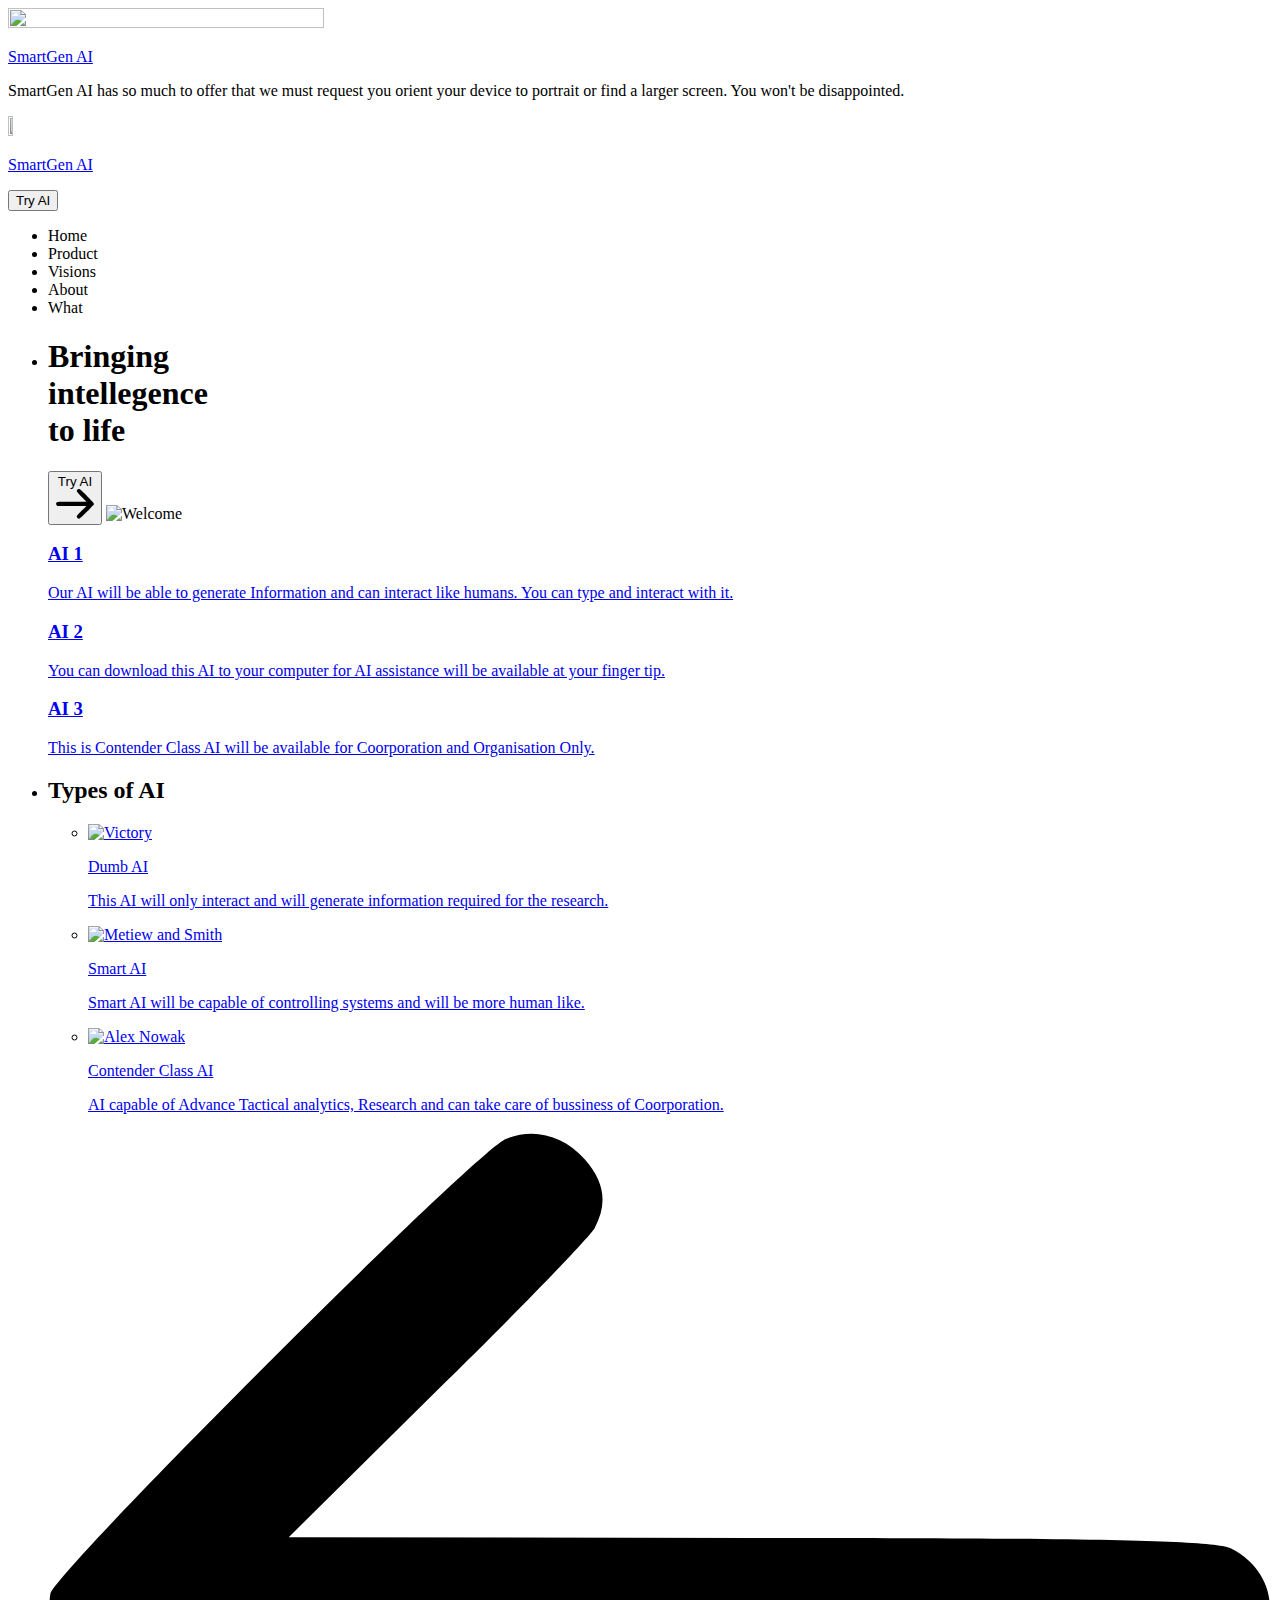
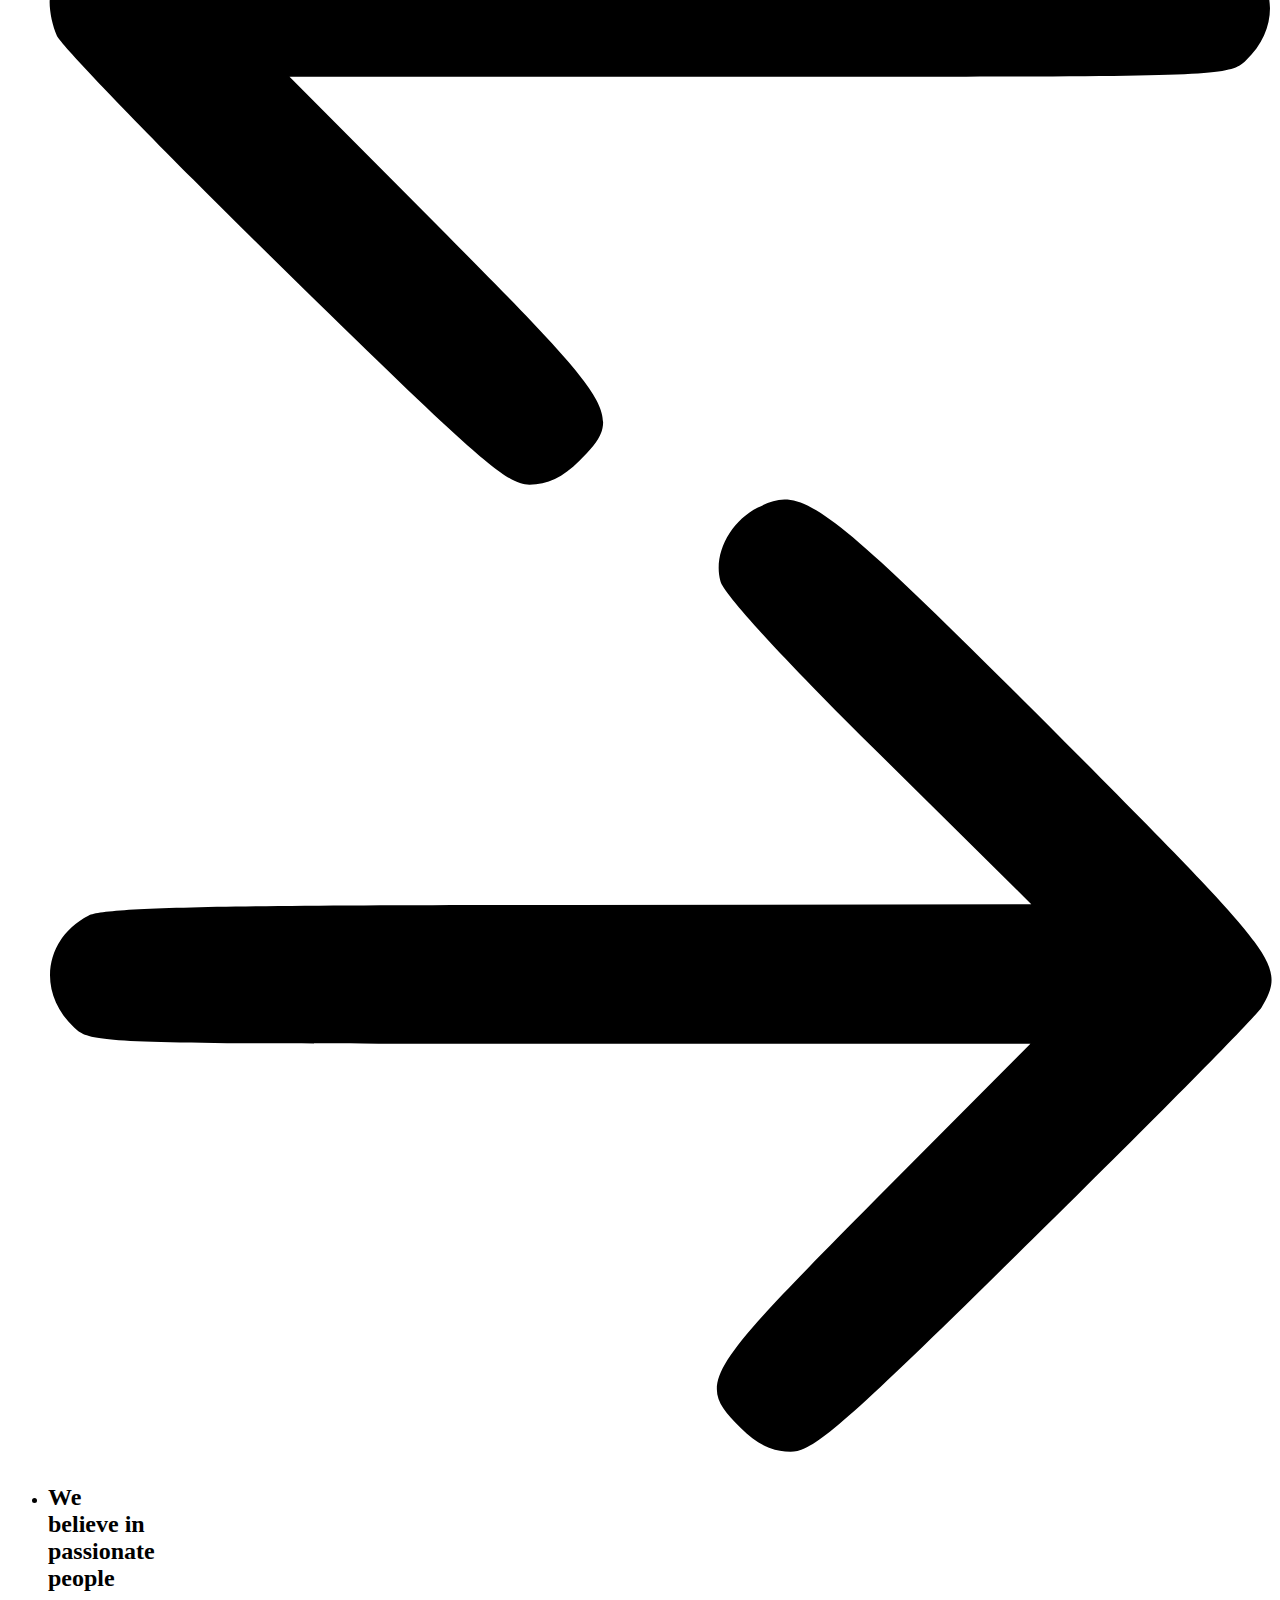
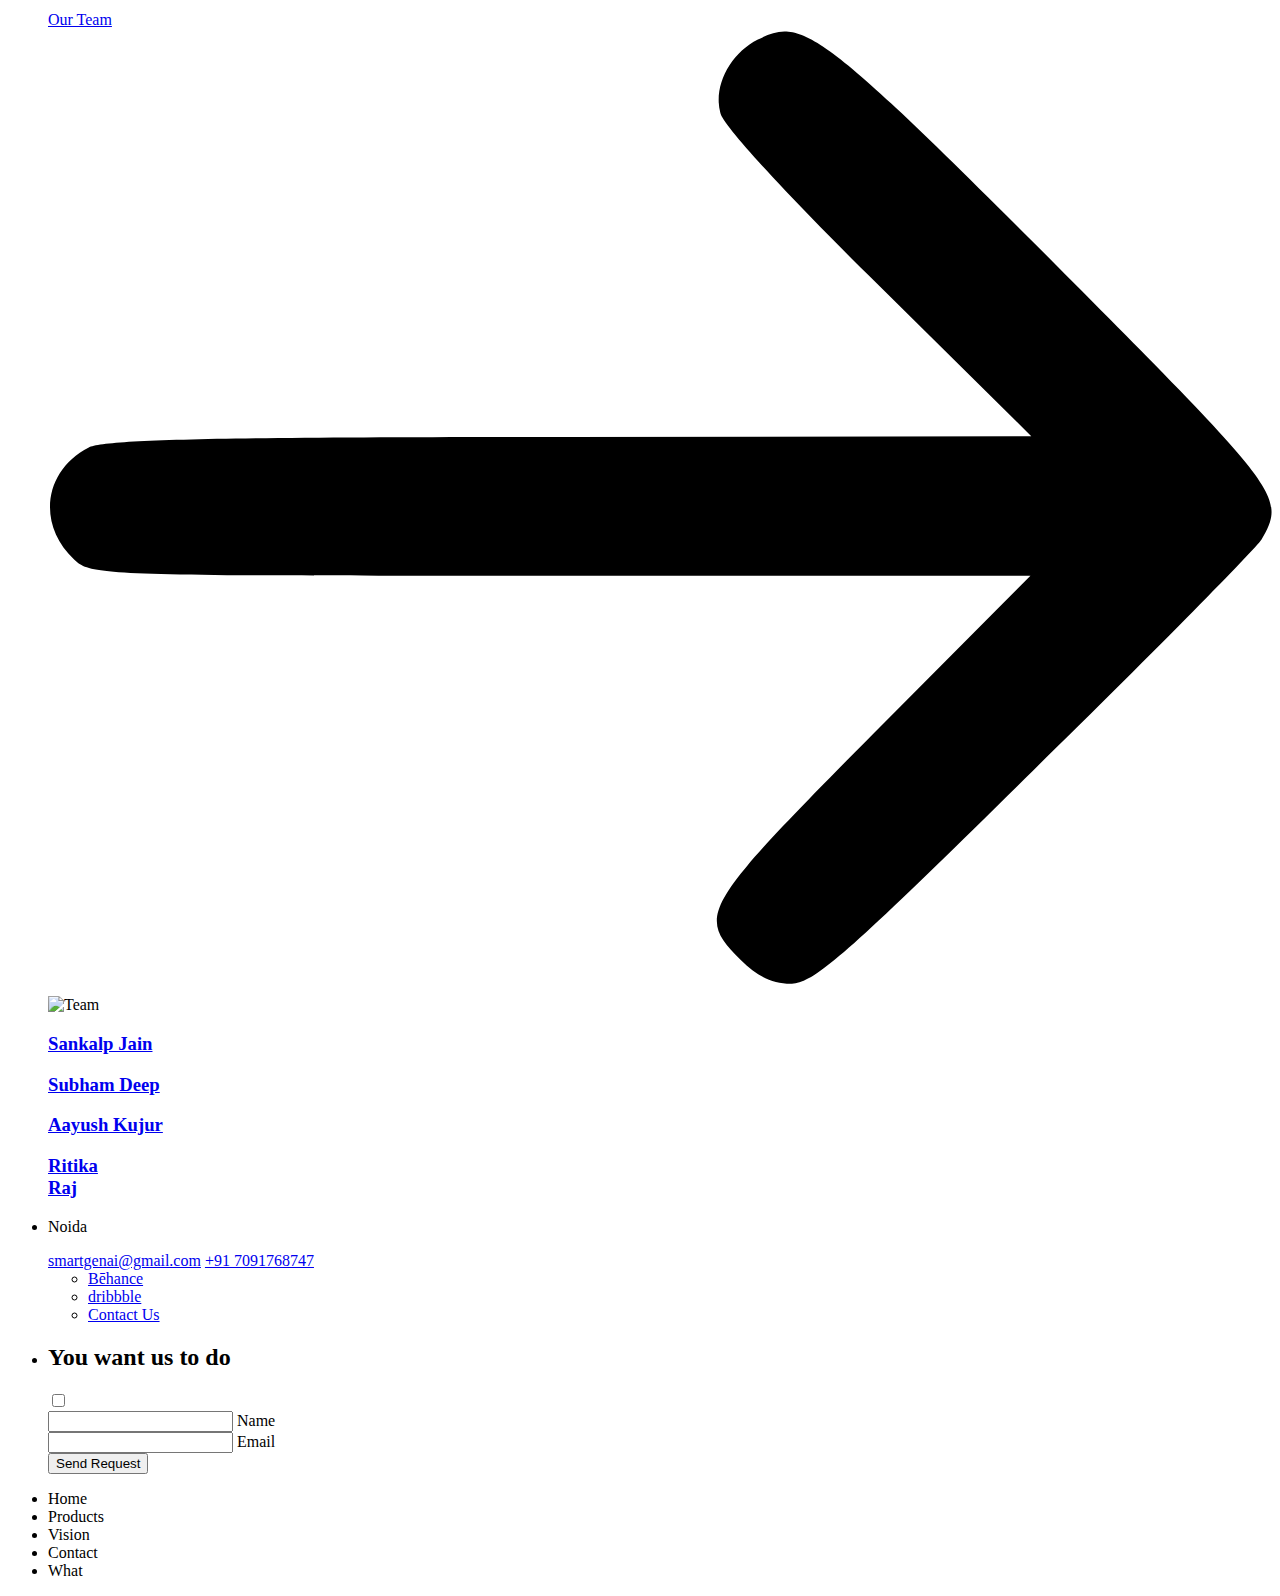
==== index.html @ 173a3088 "Add files via upload" ====
<!DOCTYPE html>
<html lang="en">
<head>
  <title>SmartGen AI</title>
  <style>
    .image-container {
      position: relative;
    }

    .image-container img {
      position: absolute;
      top: 0;
      right: 0;
    }
  </style>
  <meta charset="utf-8">
  <meta name="viewport" content="width=device-width, initial-scale=1">
  <meta name="keywords" content="SmartGen">
  <link rel="stylesheet" href="assets/css/main.css">
  <link rel="icon" href="assets/img/Logo1.png" type="image">
</head>
<body>

<!-- notification for small viewports and landscape oriented smartphones -->
<div class="device-notification">
  <a class="device-notification--logo" href="#0">
    <img src="assets/img/Logo1.png" alt="" width="50%" height="50%">
    <p>SmartGen AI</p>
  </a>
  <p class="device-notification--message">SmartGen AI has so much to offer that we must request you orient your device to portrait or find a larger screen. You won't be disappointed.</p>
</div>

<div class="perspective effect-rotate-left">
  <div class="container"><div class="outer-nav--return"></div>
    <div id="viewport" class="l-viewport">
      <div class="l-wrapper">
        <header class="header">
          <a class="header--logo" href="#0">
            <img src="assets/img/Logo1.png" alt="" width="6%" height="6%">
            <p>SmartGen AI</p>
          </a>
          <button class="header--cta cta">Try AI</button>
          <div class="header--nav-toggle">
            <span></span>
          </div>
        </header>
        <nav class="l-side-nav">
          <ul class="side-nav">
            <li class="is-active"><span>Home</span></li>
            <li><span>Product</span></li>
            <li><span>Visions</span></li>
            <li><span>About</span></li>
            <li><span>What</span></li>
          </ul>
        </nav>
        <ul class="l-main-content main-content">
          <li class="l-section section section--is-active">
            <div class="intro">
              <div class="intro--banner">
                <h1>Bringing<br>intellegence<br>to life</h1>
                <button class="">Try AI
                  <svg version="1.1" id="Layer_1" xmlns="http://www.w3.org/2000/svg" xmlns:xlink="http://www.w3.org/1999/xlink" x="0px" y="0px" viewBox="0 0 150 118" style="enable-background:new 0 0 150 118;" xml:space="preserve">
                  <g transform="translate(0.000000,118.000000) scale(0.100000,-0.100000)">
                    <path d="M870,1167c-34-17-55-57-46-90c3-15,81-100,194-211l187-185l-565-1c-431,0-571-3-590-13c-55-28-64-94-18-137c21-20,33-20,597-20h575l-192-193C800,103,794,94,849,39c20-20,39-29,61-29c28,0,63,30,298,262c147,144,272,271,279,282c30,51,23,60-219,304C947,1180,926,1196,870,1167z"/>
                  </g>
                  </svg>
                  <span class="btn-background"></span>
                </button>
                <img src="assets/img/AI.png" alt="Welcome">
              </div>
              <div class="intro--options">
                <a href="#0">
                  <h3>AI 1</h3>
                  <p>Our AI will be able to generate Information and can interact like humans. You can type and interact with it.</p>
                </a>
                <a href="#0">
                  <h3>AI 2</h3>
                  <p>You can download this AI to your computer for AI assistance will be available at your finger tip.</p>
                </a>
                <a href="#0">
                  <h3>AI 3</h3>
                  <p>This is Contender Class AI will be available for Coorporation and Organisation Only.</p>
                </a>
              </div>
            </div>
          </li>
          <li class="l-section section">
            <div class="work">
              <h2>Types of AI</h2>
              <div class="work--lockup">
                <ul class="slider">
                  <li class="slider--item slider--item-left">
                    <a href="#0">
                      <div class="slider--item-image">
                        <img src="assets/img/Dumb AI.png" alt="Victory">
                      </div>
                      <p class="slider--item-title">Dumb AI</p>
                      <p class="slider--item-description">This AI will only interact and will generate information required for the research.</p>
                    </a>
                  </li>
                  <li class="slider--item slider--item-center">
                    <a href="#0">
                      <div class="slider--item-image">
                        <img src="assets/img/SmartAI.png" alt="Metiew and Smith">
                      </div>
                      <p class="slider--item-title">Smart AI</p>
                      <p class="slider--item-description">Smart AI will be capable of controlling systems and will be more human like.</p>
                    </a>
                  </li>
                  <li class="slider--item slider--item-right">
                    <a href="#0">
                      <div class="slider--item-image">
                        <img src="assets/img/CDAI.jpg" alt="Alex Nowak">
                      </div>
                      <p class="slider--item-title">Contender Class AI</p>
                      <p class="slider--item-description">AI capable of Advance Tactical analytics, Research and can take care of bussiness of Coorporation.</p>
                    </a>
                  </li>
                </ul>
                <div class="slider--prev">
                  <svg version="1.1" id="Layer_1" xmlns="http://www.w3.org/2000/svg" xmlns:xlink="http://www.w3.org/1999/xlink" x="0px" y="0px"
                  viewBox="0 0 150 118" style="enable-background:new 0 0 150 118;" xml:space="preserve">
                  <g transform="translate(0.000000,118.000000) scale(0.100000,-0.100000)">
                    <path d="M561,1169C525,1155,10,640,3,612c-3-13,1-36,8-52c8-15,134-145,281-289C527,41,562,10,590,10c22,0,41,9,61,29
                    c55,55,49,64-163,278L296,510h575c564,0,576,0,597,20c46,43,37,109-18,137c-19,10-159,13-590,13l-565,1l182,180
                    c101,99,187,188,193,199c16,30,12,57-12,84C631,1174,595,1183,561,1169z"/>
                  </g>
                  </svg>
                </div>
                <div class="slider--next">
                  <svg version="1.1" id="Layer_1" xmlns="http://www.w3.org/2000/svg" xmlns:xlink="http://www.w3.org/1999/xlink" x="0px" y="0px" viewBox="0 0 150 118" style="enable-background:new 0 0 150 118;" xml:space="preserve">
                  <g transform="translate(0.000000,118.000000) scale(0.100000,-0.100000)">
                    <path d="M870,1167c-34-17-55-57-46-90c3-15,81-100,194-211l187-185l-565-1c-431,0-571-3-590-13c-55-28-64-94-18-137c21-20,33-20,597-20h575l-192-193C800,103,794,94,849,39c20-20,39-29,61-29c28,0,63,30,298,262c147,144,272,271,279,282c30,51,23,60-219,304C947,1180,926,1196,870,1167z"/>
                  </g>
                  </svg>
                </div>
              </div>
            </div>
          </li>
          <li class="l-section section">
            <div class="about">
              <div class="about--banner">
                <h2>We<br>believe in<br>passionate<br>people</h2>
                <a href="#0">Our Team
                  <span>
                    <svg version="1.1" id="Layer_1" xmlns="#" xmlns:xlink="#" x="0px" y="0px" viewBox="0 0 150 118" style="enable-background:new 0 0 150 118;" xml:space="preserve">
                    <g transform="translate(0.000000,118.000000) scale(0.100000,-0.100000)">
                      <path d="M870,1167c-34-17-55-57-46-90c3-15,81-100,194-211l187-185l-565-1c-431,0-571-3-590-13c-55-28-64-94-18-137c21-20,33-20,597-20h575l-192-193C800,103,794,94,849,39c20-20,39-29,61-29c28,0,63,30,298,262c147,144,272,271,279,282c30,51,23,60-219,304C947,1180,926,1196,870,1167z"/>
                    </g>
                    </svg>
                  </span>
                </a>
                <img src="assets/img/team.png" alt="Team" height="90%" width="50%">
              </div>
              <div class="about--options">
                <a href="sankalp.html">
                  <h3>Sankalp Jain</h3>
                </a>
                <a href="shubham.html">
                  <h3>Subham Deep</h3>
                </a>
                <a href="aayush.html">
                  <h3>Aayush Kujur</h3>
                </a>
                <a href="ritika.html">
                  <h3>Ritika<br>Raj</h3>
                </a>
              </div>
            </div>
          </li>
          <li class="l-section section">
            <div class="contact">
              <div class="contact--lockup">
                <div class="modal">
                  <div class="modal--information">
                    <p>Noida</p>
                    <a href="mailto:smartgenai@gmail.com">smartgenai@gmail.com</a>
                    <a href="tel:+917091768747">+91 7091768747</a>
                  </div>
                  <ul class="modal--options">
                    <li><a href="#0">Bēhance</a></li>
                    <li><a href="#0">dribbble</a></li>
                    <li><a href="mailto:smartgenai@gmail.com">Contact Us</a></li>
                  </ul>
                </div>
              </div>
            </div>
          </li>
          <li class="l-section section">
            <div class="hire">
              <h2>You want us to do</h2>
              <!-- checkout formspree.io for easy form setup -->
              <form class="work-request">
                <div class="work-request--options">
                  <span class="options-a">
                    <input id="opt-1" type="checkbox" value="app design">
                    </span>
                </div>
                <div class="work-request--information">
                  <div class="information-name">
                    <input id="name" type="text" spellcheck="false">
                    <label for="name">Name</label>
                  </div>
                  <div class="information-email">
                    <input id="email" type="email" spellcheck="false">
                    <label for="email">Email</label>
                  </div>
                </div>
                <input type="submit" value="Send Request">
              </form>
            </div>
          </li>
        </ul>
      </div>
    </div>
  </div>
  <ul class="outer-nav">
    <li class="is-active">Home</li>
    <li>Products</li>
    <li>Vision</li>
    <li>Contact</li>
    <li>What</li>
  </ul>
</div>
<script src="https://ajax.googleapis.com/ajax/libs/jquery/2.2.4/jquery.min.js"></script>
<script>window.jQuery || document.write('<script src="assets/js/vendor/jquery-2.2.4.min.js"><\/script>')</script>
<script src="assets/js/functions-min.js"></script>
</body>
</html>
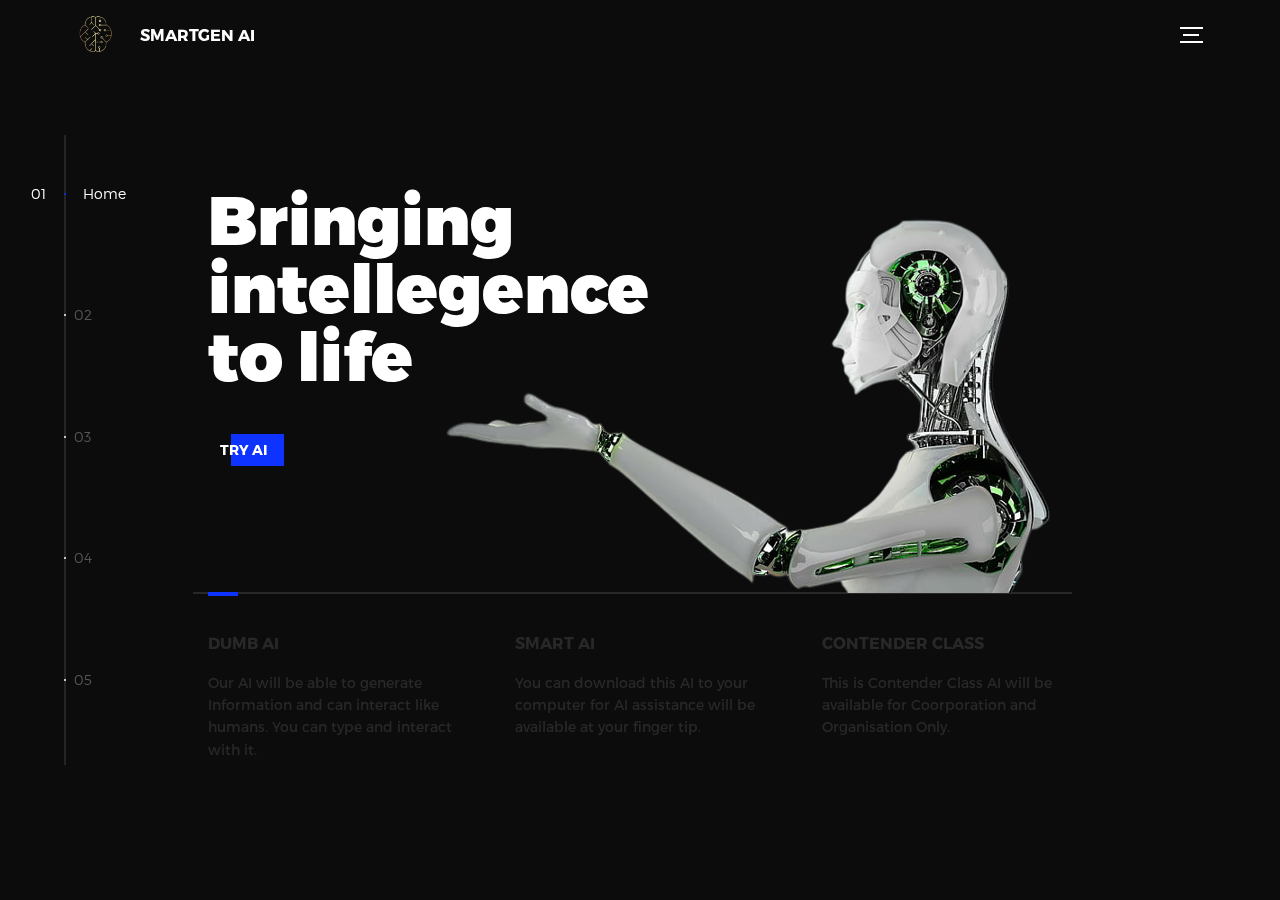
==== commit 6ae8bf0f: "index.html" ====
--- a/index.html
+++ b/index.html
@@ -11,6 +11,27 @@
       position: absolute;
       top: 0;
       right: 0;
+    }
+     a {
+            text-decoration: none;
+        }
+        @keyframes pulse-animation {
+      0% {
+        transform: scale(1);
+      }
+      50% {
+        transform: scale(1.1);
+      }
+      100% {
+        transform: scale(1);
+      }
+    }
+    .coming-soon {
+      font-family: "Arial Black", sans-serif;
+      font-size: 80px;
+      font-weight: bold;
+      color: #ffffff;
+      animation: pulse-animation 1.5s infinite;
     }
   </style>
   <meta charset="utf-8">
@@ -39,7 +60,7 @@
             <img src="assets/img/Logo1.png" alt="" width="6%" height="6%">
             <p>SmartGen AI</p>
           </a>
-          <button class="header--cta cta">Try AI</button>
+          <button class="header--cta cta" href="dumbai.html">Try AI</button>
           <div class="header--nav-toggle">
             <span></span>
           </div>
@@ -50,7 +71,7 @@
             <li><span>Product</span></li>
             <li><span>Visions</span></li>
             <li><span>About</span></li>
-            <li><span>What</span></li>
+            <li><span>Pre-Registration</span></li>
           </ul>
         </nav>
         <ul class="l-main-content main-content">
@@ -58,27 +79,23 @@
             <div class="intro">
               <div class="intro--banner">
                 <h1>Bringing<br>intellegence<br>to life</h1>
-                <button class="">Try AI
-                  <svg version="1.1" id="Layer_1" xmlns="http://www.w3.org/2000/svg" xmlns:xlink="http://www.w3.org/1999/xlink" x="0px" y="0px" viewBox="0 0 150 118" style="enable-background:new 0 0 150 118;" xml:space="preserve">
-                  <g transform="translate(0.000000,118.000000) scale(0.100000,-0.100000)">
-                    <path d="M870,1167c-34-17-55-57-46-90c3-15,81-100,194-211l187-185l-565-1c-431,0-571-3-590-13c-55-28-64-94-18-137c21-20,33-20,597-20h575l-192-193C800,103,794,94,849,39c20-20,39-29,61-29c28,0,63,30,298,262c147,144,272,271,279,282c30,51,23,60-219,304C947,1180,926,1196,870,1167z"/>
-                  </g>
+                <button class="" href="Dumb ai.html"><a href="Dumb ai.html" onclick="Victory"><font color="white">Try AI</font></a>
                   </svg>
                   <span class="btn-background"></span>
                 </button>
                 <img src="assets/img/AI.png" alt="Welcome">
               </div>
               <div class="intro--options">
-                <a href="#0">
-                  <h3>AI 1</h3>
+                <a href="Dumb ai.html">
+                  <h3>Dumb AI</h3>
                   <p>Our AI will be able to generate Information and can interact like humans. You can type and interact with it.</p>
                 </a>
-                <a href="#0">
-                  <h3>AI 2</h3>
+                <a href="smartai.html">
+                  <h3>Smart AI</h3>
                   <p>You can download this AI to your computer for AI assistance will be available at your finger tip.</p>
                 </a>
-                <a href="#0">
-                  <h3>AI 3</h3>
+                <a href="contender.html">
+                  <h3>Contender Class</h3>
                   <p>This is Contender Class AI will be available for Coorporation and Organisation Only.</p>
                 </a>
               </div>
@@ -90,7 +107,7 @@
               <div class="work--lockup">
                 <ul class="slider">
                   <li class="slider--item slider--item-left">
-                    <a href="#0">
+                    <a href="Dumb ai.html">
                       <div class="slider--item-image">
                         <img src="assets/img/Dumb AI.png" alt="Victory">
                       </div>
@@ -99,7 +116,7 @@
                     </a>
                   </li>
                   <li class="slider--item slider--item-center">
-                    <a href="#0">
+                    <a href="smartai.html">
                       <div class="slider--item-image">
                         <img src="assets/img/SmartAI.png" alt="Metiew and Smith">
                       </div>
@@ -108,7 +125,7 @@
                     </a>
                   </li>
                   <li class="slider--item slider--item-right">
-                    <a href="#0">
+                    <a href="contender.html">
                       <div class="slider--item-image">
                         <img src="assets/img/CDAI.jpg" alt="Alex Nowak">
                       </div>
@@ -163,7 +180,7 @@
                   <h3>Aayush Kujur</h3>
                 </a>
                 <a href="ritika.html">
-                  <h3>Ritika<br>Raj</h3>
+                  <h3>Ritika Raj</h3>
                 </a>
               </div>
             </div>
@@ -174,12 +191,12 @@
                 <div class="modal">
                   <div class="modal--information">
                     <p>Noida</p>
-                    <a href="mailto:smartgenai@gmail.com">smartgenai@gmail.com</a>
+                    <a href="mailto:smartgenai@gmail.com">smartgen.ai.official@gmail.com</a>
                     <a href="tel:+917091768747">+91 7091768747</a>
                   </div>
                   <ul class="modal--options">
-                    <li><a href="#0">Bēhance</a></li>
-                    <li><a href="#0">dribbble</a></li>
+                    <li><a href="aboutus.html">About Us</a></li>
+                    <li><a href="snkalp.html">Founder</a></li>
                     <li><a href="mailto:smartgenai@gmail.com">Contact Us</a></li>
                   </ul>
                 </div>
@@ -188,8 +205,9 @@
           </li>
           <li class="l-section section">
             <div class="hire">
-              <h2>You want us to do</h2>
-              <!-- checkout formspree.io for easy form setup -->
+                  <h1 class="coming-soon">COMING SOON</h1>
+                  <center><div class="countdown"></div></center>
+              <h2>Pre-Register</h2>
               <form class="work-request">
                 <div class="work-request--options">
                   <span class="options-a">
@@ -219,11 +237,32 @@
     <li>Products</li>
     <li>Vision</li>
     <li>Contact</li>
-    <li>What</li>
+    <li>Pre-Register</li>
   </ul>
 </div>
 <script src="https://ajax.googleapis.com/ajax/libs/jquery/2.2.4/jquery.min.js"></script>
 <script>window.jQuery || document.write('<script src="assets/js/vendor/jquery-2.2.4.min.js"><\/script>')</script>
 <script src="assets/js/functions-min.js"></script>
+  <script>
+    // Calculate remaining time in days, hours, minutes, and seconds
+    function calculateCountdown() {
+      var endDate = new Date();
+      endDate.setMonth(endDate.getMonth() + 24);
+      endDate.setHours(0, 0, 0, 0);
+      
+      var now = new Date();
+      var remainingTime = endDate - now;
+      
+      var days = Math.floor(remainingTime / (1000 * 60 * 60 * 24));
+      var hours = Math.floor((remainingTime % (1000 * 60 * 60 * 24)) / (1000 * 60 * 60));
+      var minutes = Math.floor((remainingTime % (1000 * 60 * 60)) / (1000 * 60));
+      var seconds = Math.floor((remainingTime % (1000 * 60)) / 1000);
+      
+      document.getElementsByClassName("countdown")[0].innerHTML = "Launching in: " + days + " days, " + hours + " hours, " + minutes + " minutes, " + seconds + " seconds";
+    }
+    
+    // Update countdown every second
+    setInterval(calculateCountdown, 1000);
+  </script>
 </body>
 </html>
--- a/assets/css/main.css
+++ b/assets/css/main.css
@@ -0,0 +1 @@
+@font-face{font-family:'Montserrat';src:url("fonts/Montserrat-Black.eot");src:local("☺"),url("fonts/Montserrat-Black.woff") format("woff"),url("fonts/Montserrat-Black.ttf") format("truetype"),url("fonts/Montserrat-Black.svg") format("svg");font-weight:900;font-style:normal}@font-face{font-family:'Montserrat';src:url("fonts/Montserrat-Bold.eot");src:local("☺"),url("fonts/Montserrat-Bold.woff") format("woff"),url("fonts/Montserrat-Bold.ttf") format("truetype"),url("fonts/Montserrat-Bold.svg") format("svg");font-weight:700;font-style:normal}@font-face{font-family:'Montserrat';src:url("fonts/Montserrat-Regular.eot");src:local("☺"),url("fonts/Montserrat-Regular.woff") format("woff"),url("fonts/Montserrat-Regular.ttf") format("truetype"),url("fonts/Montserrat-Regular.svg") format("svg");font-weight:400;font-style:normal}@font-face{font-family:'Montserrat';src:url("fonts/Montserrat-Light.eot");src:local("☺"),url("fonts/Montserrat-Light.woff") format("woff"),url("fonts/Montserrat-Light.ttf") format("truetype"),url("fonts/Montserrat-Light.svg") format("svg");font-weight:300;font-style:normal}/*! normalize.css v3.0.2 | MIT License | git.io/normalize */html{font-family:sans-serif;-ms-text-size-adjust:100%;-webkit-text-size-adjust:100%}body{margin:0}article,aside,details,figcaption,figure,footer,header,hgroup,main,menu,nav,section,summary{display:block}audio,canvas,progress,video{display:inline-block;vertical-align:baseline}audio:not([controls]){display:none;height:0}[hidden],template{display:none}a{background-color:transparent}a:active,a:hover{outline:0}abbr[title]{border-bottom:1px dotted}b,strong{font-weight:bold}dfn{font-style:italic}h1{font-size:2em;margin:0.67em 0}mark{background:#ff0;color:#000}small{font-size:80%}sub,sup{font-size:75%;line-height:0;position:relative;vertical-align:baseline}sup{top:-0.5em}sub{bottom:-0.25em}img{border:0}svg:not(:root){overflow:hidden}figure{margin:1em 40px}hr{box-sizing:content-box;height:0}pre{overflow:auto}code,kbd,pre,samp{font-family:monospace, monospace;font-size:1em}button,input,optgroup,select,textarea{color:inherit;font:inherit;margin:0}button{overflow:visible}button,select{text-transform:none}button,html input[type="button"],input[type="reset"],input[type="submit"]{-webkit-appearance:button;cursor:pointer}button[disabled],html input[disabled]{cursor:default}button::-moz-focus-inner,input::-moz-focus-inner{border:0;padding:0}input{line-height:normal}input[type="checkbox"],input[type="radio"]{box-sizing:border-box;padding:0}input[type="number"]::-webkit-inner-spin-button,input[type="number"]::-webkit-outer-spin-button{height:auto}input[type="search"]{-webkit-appearance:textfield;box-sizing:content-box}input[type="search"]::-webkit-search-cancel-button,input[type="search"]::-webkit-search-decoration{-webkit-appearance:none}fieldset{border:1px solid #c0c0c0;margin:0 2px;padding:0.35em 0.625em 0.75em}legend{border:0;padding:0}textarea{overflow:auto}optgroup{font-weight:bold}table{border-collapse:collapse;border-spacing:0}td,th{padding:0}::-moz-selection{background:#FFF498}::selection{background:#FFF498}::-moz-selection{background:#FFF498}img::-moz-selection{background:transparent}img::selection{background:transparent}img::-moz-selection{background:transparent}body{-webkit-tap-highlight-color:#FFF498}body{background-color:#0c0c0c;font-size:14px;line-height:1.6;font-family:"Montserrat",sans-serif;color:#fff;-webkit-font-smoothing:antialiased;-webkit-text-size-adjust:100%}.l-viewport{position:relative;width:100%;height:100vh;box-shadow:0 0 45px 5px rgba(0,0,0,0.85);overflow:hidden}.l-wrapper{position:relative;width:1440px;max-width:90%;height:100%;margin:0 auto}.l-side-nav{position:absolute;left:0;display:-webkit-box;display:-webkit-flex;display:-ms-flexbox;display:flex;height:100%;-webkit-box-align:center;-webkit-align-items:center;-ms-flex-align:center;align-items:center}.l-side-nav::before{content:"";position:absolute;top:50%;left:0;-webkit-transform:translateY(-50%);transform:translateY(-50%);width:2px;height:70%;max-height:750px;background-color:#555;opacity:.35;z-index:10}@media (max-width: 1180px){.l-side-nav{display:none}}.l-main-content{position:relative;width:100%;height:100%;margin:0;padding:0;list-style:none}.l-section{position:absolute;width:100%;height:100%}.device-notification{display:none;position:fixed;top:0;left:0;width:100%;height:100%;-webkit-box-orient:vertical;-webkit-box-direction:normal;-webkit-flex-direction:column;-ms-flex-direction:column;flex-direction:column;-webkit-box-align:center;-webkit-align-items:center;-ms-flex-align:center;-ms-grid-row-align:center;align-items:center;-webkit-box-pack:center;-webkit-justify-content:center;-ms-flex-pack:center;justify-content:center;background-color:#0c0c0c;z-index:12}.device-notification--logo{display:-webkit-box;display:-webkit-flex;display:-ms-flexbox;display:flex;-webkit-box-align:center;-webkit-align-items:center;-ms-flex-align:center;align-items:center;text-decoration:none;color:#fff}.device-notification--logo p{margin:0 0 0 10px;font-size:16px;font-weight:700;text-transform:uppercase}.device-notification--message{width:70%;margin:30px 0 0 0;font-weight:700;text-align:center}@media (max-width: 767px) and (min-width: 601px) and (max-height: 680px){.device-notification{display:-webkit-box;display:-webkit-flex;display:-ms-flexbox;display:flex}}@media (max-width: 600px) and (min-width: 480px) and (max-height: 580px){.device-notification{display:-webkit-box;display:-webkit-flex;display:-ms-flexbox;display:flex}}@media (max-width: 736px) and (min-width: 360px) and (orientation: landscape){.device-notification{display:-webkit-box;display:-webkit-flex;display:-ms-flexbox;display:flex}}@media(max-width: 359px){.device-notification{display:-webkit-box;display:-webkit-flex;display:-ms-flexbox;display:flex}}.section{opacity:0;visibility:hidden;-webkit-transition:opacity .4s ease-in-out,visibility 0s .4s;transition:opacity .4s ease-in-out,visibility 0s .4s}.section--is-active{opacity:1;visibility:visible;z-index:1;-webkit-transition:opacity .4s ease-in-out .4s;transition:opacity .4s ease-in-out .4s}.section--next{-webkit-transform:translateY(-45px);transform:translateY(-45px);-webkit-transition:-webkit-transform .4s ease-in-out;transition:-webkit-transform .4s ease-in-out;transition:transform .4s ease-in-out;transition:transform .4s ease-in-out, -webkit-transform .4s ease-in-out}.section--prev{-webkit-transform:translateY(45px);transform:translateY(45px);-webkit-transition:-webkit-transform .4s ease-in-out;transition:-webkit-transform .4s ease-in-out;transition:transform .4s ease-in-out;transition:transform .4s ease-in-out, -webkit-transform .4s ease-in-out}.header{position:absolute;top:0;left:0;display:-webkit-box;display:-webkit-flex;display:-ms-flexbox;display:flex;width:100%;height:70px;-webkit-box-align:center;-webkit-align-items:center;-ms-flex-align:center;align-items:center;-webkit-box-pack:justify;-webkit-justify-content:space-between;-ms-flex-pack:justify;justify-content:space-between;z-index:10}.header--logo{display:-webkit-box;display:-webkit-flex;display:-ms-flexbox;display:flex;-webkit-box-align:center;-webkit-align-items:center;-ms-flex-align:center;align-items:center;text-decoration:none;color:#fff}.header--logo p{margin:0 0 0 10px;font-size:16px;font-weight:700;text-transform:uppercase}.header--nav-toggle{display:-webkit-box;display:-webkit-flex;display:-ms-flexbox;display:flex;width:50px;height:50px;-webkit-box-orient:vertical;-webkit-box-direction:normal;-webkit-flex-direction:column;-ms-flex-direction:column;flex-direction:column;-webkit-box-align:center;-webkit-align-items:center;-ms-flex-align:center;align-items:center;-webkit-box-pack:center;-webkit-justify-content:center;-ms-flex-pack:center;justify-content:center;cursor:pointer}.header--nav-toggle span,.header--nav-toggle::before,.header--nav-toggle::after{content:"";position:relative;width:16px;height:2px;background-color:#fff}.header--nav-toggle::before{bottom:5px;width:23px}.header--nav-toggle::after{top:5px;width:23px}.header--cta{position:absolute;top:50%;left:50%;-webkit-transform:translate(-50%, -50%);transform:translate(-50%, -50%);padding:0 20px;line-height:30px;text-decoration:none;color:#fff;font-weight:700;text-transform:uppercase;background-color:#0f33ff;border:none;opacity:0;visibility:hidden;-webkit-transition:opacity .4s ease-in-out,visibility 0s .4s;transition:opacity .4s ease-in-out,visibility 0s .4s}.header--cta:focus{outline:none}.header--cta.is-active{opacity:1;visibility:visible;-webkit-transition:opacity .4s ease-in-out .4s;transition:opacity .4s ease-in-out .4s}@media (max-width: 767px){.header--cta{display:none}}.side-nav{position:relative;display:-webkit-box;display:-webkit-flex;display:-ms-flexbox;display:flex;width:100px;height:70%;max-height:750px;-webkit-box-orient:vertical;-webkit-box-direction:normal;-webkit-flex-direction:column;-ms-flex-direction:column;flex-direction:column;-webkit-justify-content:space-around;-ms-flex-pack:distribute;justify-content:space-around;margin:0;padding:0;list-style-position:inside;z-index:10}.side-nav>li{position:relative;top:-5px;color:#fff;font-size:6px;cursor:pointer}.side-nav>li span{position:relative;top:3px;left:10px;color:#fff;font-size:14px;font-weight:300;opacity:0;visibility:hidden}.side-nav>li::before{position:absolute;top:3px;left:10px;color:#555;font-size:14px;font-weight:300}.side-nav li:nth-child(1)::before{content:"01"}.side-nav li:nth-child(2)::before{content:"02"}.side-nav li:nth-child(3)::before{content:"03"}.side-nav li:nth-child(4)::before{content:"04"}.side-nav li:nth-child(5)::before{content:"05"}.side-nav li.is-active{color:#0f33ff;-webkit-transition:color .4s ease-in-out;transition:color .4s ease-in-out}.side-nav li.is-active span{opacity:1;visibility:visible;-webkit-transition:opacity .4s ease-in-out;transition:opacity .4s ease-in-out}.side-nav li.is-active::before{left:-33px;color:#fff}.intro{position:relative;display:-webkit-box;display:-webkit-flex;display:-ms-flexbox;display:flex;width:900px;max-width:75%;height:100%;-webkit-box-orient:vertical;-webkit-box-direction:normal;-webkit-flex-direction:column;-ms-flex-direction:column;flex-direction:column;-webkit-box-pack:center;-webkit-justify-content:center;-ms-flex-pack:center;justify-content:center;margin:0 auto}@media (max-width: 1180px){.intro{max-width:100%}}.intro--banner{position:relative;height:475px}.intro--banner::before{content:"";position:absolute;bottom:20px;left:-15px;right:0;height:2px;background-color:#282828}.intro--banner::after{content:"";position:absolute;bottom:18px;left:0;width:30px;height:4px;background-color:#0f33ff}.intro--banner h1{position:relative;font-size:68px;font-weight:900;line-height:1;z-index:1}.intro--banner button{position:relative;padding:5px 17px 5px 12px;font-weight:700;text-transform:uppercase;background-color:transparent;border:none}.intro--banner button .btn-background{position:absolute;top:0;left:23px;right:0;height:100%;background-color:#0f33ff;z-index:-1;-webkit-transition:left .2s ease-in-out;transition:left .2s ease-in-out}.intro--banner button:hover .btn-background{left:0}.intro--banner button:focus{outline:none}.intro--banner button svg{position:relative;left:5px;width:15px;fill:#fff}.intro--banner img{position:absolute;bottom:21px;right:-12px}.intro--options{display:-webkit-box;display:-webkit-flex;display:-ms-flexbox;display:flex;-webkit-box-pack:justify;-webkit-justify-content:space-between;-ms-flex-pack:justify;justify-content:space-between;margin:0;padding:0;list-style:none}.intro--options>a{max-width:250px;text-decoration:none;color:#282828;-webkit-transition:color .2s ease-in-out;transition:color .2s ease-in-out}.intro--options>a:hover{color:#fff}.intro--options h3{font-size:16px;text-transform:uppercase}.intro--options p{margin-bottom:0}@media (max-width: 900px){.intro--banner{height:380px}.intro--banner h1{font-size:55px}.intro--banner img{width:430px}.intro--options>a{margin-right:30px}.intro--options>a:last-child{margin-right:0}}@media (max-width: 767px){.intro--banner{height:305px}.intro--banner h1{font-size:44px}.intro--banner img{width:330px}.intro--options{display:block}.intro--options>a{display:block;max-width:100%;margin:0 0 30px 0}.intro--options>a:last-child{margin-bottom:0}}@media (max-width: 600px){.intro--banner{height:360px}.intro--banner h1{font-size:55px}.intro--banner img{display:none}}@media (max-width: 600px) and (max-height: 750px){.intro--banner{height:auto}.intro--banner::before,.intro--banner::after{display:none}.intro--banner h1{margin-top:0}.intro--options{display:none}}.work{position:relative;display:-webkit-box;display:-webkit-flex;display:-ms-flexbox;display:flex;width:960px;max-width:80%;height:100%;-webkit-box-orient:vertical;-webkit-box-direction:normal;-webkit-flex-direction:column;-ms-flex-direction:column;flex-direction:column;-webkit-box-pack:center;-webkit-justify-content:center;-ms-flex-pack:center;justify-content:center;margin:0 auto}@media (max-width: 1180px){.work{max-width:100%}}.work h2{margin:0 0 20px 0;font-size:30px;text-align:center}.work--lockup{position:relative}.work--lockup .slider{position:relative;display:-webkit-box;display:-webkit-flex;display:-ms-flexbox;display:flex;width:80%;margin:0 auto;padding:0;list-style:none}.work--lockup .slider--item{position:absolute;display:none;text-align:center}.work--lockup .slider--item a{text-decoration:none;color:#858585}.work--lockup .slider--item-title{margin-top:10px;font-size:12px;font-weight:700;text-transform:uppercase}.work--lockup .slider--item-description{display:none;max-width:250px;margin:0 auto}.work--lockup .slider--item-image{width:150px;height:150px;margin:0 auto;border-radius:50%;overflow:hidden}.work--lockup .slider--item-image img{width:100%}.work--lockup .slider--item-left{top:50%;left:0;-webkit-transform:translateY(-50%);transform:translateY(-50%);display:block}.work--lockup .slider--item-right{top:50%;right:0;-webkit-transform:translateY(-50%);transform:translateY(-50%);display:block}.work--lockup .slider--item-center{position:relative;top:30px;left:50%;-webkit-transform:translateX(-50%);transform:translateX(-50%);display:block}.work--lockup .slider--item-center a{color:#fff}.work--lockup .slider--item-center .slider--item-title{margin-top:25px;font-size:16px}.work--lockup .slider--item-center .slider--item-description{display:block}.work--lockup .slider--item-center .slider--item-image{width:300px;height:300px}.work--lockup .slider--next,.work--lockup .slider--prev{position:absolute;top:160px;display:-webkit-box;display:-webkit-flex;display:-ms-flexbox;display:flex;width:50px;height:50px;-webkit-box-align:center;-webkit-align-items:center;-ms-flex-align:center;align-items:center;-webkit-box-pack:center;-webkit-justify-content:center;-ms-flex-pack:center;justify-content:center;background-color:#282828;border-radius:50%;cursor:pointer}.work--lockup .slider--next svg,.work--lockup .slider--prev svg{width:20px;fill:#fff}.work--lockup .slider--next{right:0}.work--lockup .slider--prev{left:0}@media (max-width: 900px){.work--lockup .slider--item-image{width:120px;height:120px}.work--lockup .slider--item-center .slider--item-image{width:240px;height:240px}.work--lockup .slider--next,.work--lockup .slider--prev{top:130px}}@media (max-width: 767px){.work--lockup .slider{width:75%}.work--lockup .slider--item-image{width:90px;height:90px}.work--lockup .slider--item-center .slider--item-image{width:190px;height:190px}.work--lockup .slider--next,.work--lockup .slider--prev{top:105px}}@media (max-width: 600px){.work--lockup .slider{width:auto}.work--lockup .slider--item-left,.work--lockup .slider--item-right{display:none}}.about{position:relative;display:-webkit-box;display:-webkit-flex;display:-ms-flexbox;display:flex;width:900px;max-width:75%;height:100%;-webkit-box-orient:vertical;-webkit-box-direction:normal;-webkit-flex-direction:column;-ms-flex-direction:column;flex-direction:column;-webkit-box-pack:center;-webkit-justify-content:center;-ms-flex-pack:center;justify-content:center;margin:0 auto}@media (max-width: 1180px){.about{max-width:100%}}.about--banner{position:relative;height:500px}.about--banner::before{content:"";position:absolute;top:20px;left:200px;-webkit-transform:rotate(-25deg);transform:rotate(-25deg);border:5px solid #0f33ff;border-right-color:transparent;border-bottom-color:transparent}.about--banner::after{content:"";position:absolute;top:75px;left:400px;-webkit-transform:rotate(45deg);transform:rotate(45deg);width:10px;height:10px;background-color:#0f33ff}.about--banner h2{position:relative;margin-top:35px;font-size:68px;font-weight:900;line-height:1;z-index:1}.about--banner h2::before{content:"";position:absolute;top:60px;left:268px;width:30px;height:30px;background-color:#0f33ff;border-radius:50%}.about--banner h2::after{content:"";position:absolute;top:255px;left:255px;width:10px;height:10px;background-color:#0f33ff}.about--banner a{padding:5px 17px 5px 0;text-decoration:none;color:#fff;font-weight:700;text-transform:uppercase;background-color:transparent}.about--banner a:hover svg{left:10px}.about--banner a svg{position:relative;left:5px;width:15px;fill:#fff;-webkit-transition:left .2s ease-in-out;transition:left .2s ease-in-out}.about--banner img{position:absolute;bottom:-10px;right:-100px}.about--options{display:-webkit-box;display:-webkit-flex;display:-ms-flexbox;display:flex;max-width:600px;-webkit-box-pack:justify;-webkit-justify-content:space-between;-ms-flex-pack:justify;justify-content:space-between;margin:0;padding:0;list-style:none}.about--options>a{position:relative;width:150px;height:75px;text-decoration:none;color:#fff;border:10px solid #0f33ff;background-position:center;background-size:cover;background-repeat:no-repeat}.about--options>a:nth-child(1){background-image:url("../img/about-winners.jpg")}.about--options>a:nth-child(2){background-image:url("../img/about-philosophy.jpg")}.about--options>a:nth-child(3){background-image:url("../img/about-history.jpg")}.about--options>a:nth-child(4){background-image:url("../img/about-history.jpg")}.about--options>a:hover h3{bottom:-50px}.about--options h3{position:absolute;bottom:-38px;left:10px;font-size:16px;text-transform:uppercase;-webkit-transition:bottom .2s ease-in-out,left .2s ease-in-out;transition:bottom .2s ease-in-out,left .2s ease-in-out}@media (max-width: 767px){.about--banner{height:305px}.about--banner::before{top:0;left:125px}.about--banner::after{top:35px;left:260px}.about--banner h2{margin-top:10px;font-size:44px}.about--banner h2::before{top:28px;left:168px}.about--banner h2::after{top:163px;left:163px}.about--banner img{width:315px}}@media (max-width: 600px){.about--banner{height:auto}.about--banner::before{left:155px}.about--banner::after{left:310px}.about--banner h2{margin-top:0;font-size:55px}.about--banner h2::before{top:43px;left:214px}.about--banner h2::after{top:205px;left:205px}.about--banner img{display:none}.about--options{display:none}}.contact{position:fixed;top:0;left:0;width:100%;height:100%;background-image:url("../img/contact-visual.png");background-position:center;background-size:cover;background-repeat:no-repeat}.contact--lockup{position:relative;display:-webkit-box;display:-webkit-flex;display:-ms-flexbox;display:flex;width:900px;max-width:75%;height:100%;-webkit-box-align:center;-webkit-align-items:center;-ms-flex-align:center;align-items:center;-webkit-box-pack:end;-webkit-justify-content:flex-end;-ms-flex-pack:end;justify-content:flex-end;margin:0 auto}@media (max-width: 1180px){.contact--lockup{max-width:90%}}@media (max-width: 767px){.contact--lockup{-webkit-box-pack:center;-webkit-justify-content:center;-ms-flex-pack:center;justify-content:center}}.contact--lockup .modal{padding:45px 45px;text-align:center;background-color:#0c0c0c;box-shadow:0 0 30px 0 rgba(0,0,0,0.75)}.contact--lockup .modal--information p,.contact--lockup .modal--information a{display:block;margin:14px 0;text-decoration:none;color:#fff;font-weight:700}.contact--lockup .modal--information p{margin-top:0}.contact--lockup .modal--options{margin:0;padding:0;list-style:none}.contact--lockup .modal--options>li{width:130px;margin:0 auto 25px auto}.contact--lockup .modal--options li:nth-child(1){background-color:#1769ff}.contact--lockup .modal--options li:nth-child(2){background-color:#ea4c89}.contact--lockup .modal--options li:nth-child(3){margin-bottom:0;background-color:#0f33ff;text-transform:uppercase}.contact--lockup .modal--options a{display:block;width:100%;padding:8px 0;text-decoration:none;color:#fff;font-weight:700}.hire{position:relative;display:-webkit-box;display:-webkit-flex;display:-ms-flexbox;display:flex;width:700px;max-width:75%;height:100%;-webkit-box-orient:vertical;-webkit-box-direction:normal;-webkit-flex-direction:column;-ms-flex-direction:column;flex-direction:column;-webkit-box-pack:center;-webkit-justify-content:center;-ms-flex-pack:center;justify-content:center;margin:0 auto}@media (max-width: 1180px){.hire{max-width:100%}}.hire h2{margin:0 0 20px 0;font-size:30px;text-align:center}.work-request{display:-webkit-box;display:-webkit-flex;display:-ms-flexbox;display:flex;width:100%;-webkit-box-orient:vertical;-webkit-box-direction:normal;-webkit-flex-direction:column;-ms-flex-direction:column;flex-direction:column;-webkit-box-align:center;-webkit-align-items:center;-ms-flex-align:center;align-items:center;color:#fff}.work-request input[type="submit"]{width:400px;max-width:100%;line-height:50px;font-size:16px;font-weight:700;text-transform:uppercase;background-color:#0f33ff;border:none;border-radius:0}.work-request input[type="submit"]:focus{outline:none}.work-request--options{display:-webkit-box;display:-webkit-flex;display:-ms-flexbox;display:flex;width:100%;-webkit-box-orient:vertical;-webkit-box-direction:normal;-webkit-flex-direction:column;-ms-flex-direction:column;flex-direction:column;-webkit-box-align:center;-webkit-align-items:center;-ms-flex-align:center;align-items:center;margin:30px 0}.work-request--options .options-a{display:-webkit-box;display:-webkit-flex;display:-ms-flexbox;display:flex;width:100%;-webkit-box-pack:justify;-webkit-justify-content:space-between;-ms-flex-pack:justify;justify-content:space-between}.work-request--options .options-b{display:-webkit-box;display:-webkit-flex;display:-ms-flexbox;display:flex;width:72%;-webkit-flex-wrap:wrap;-ms-flex-wrap:wrap;flex-wrap:wrap;-webkit-justify-content:space-around;-ms-flex-pack:distribute;justify-content:space-around}.work-request--options label{display:block;width:200px;margin-bottom:30px;line-height:50px;font-size:16px;font-weight:700;text-align:center;border:2px solid #fff;cursor:pointer;-webkit-transition:background-color .2s ease-in-out,border-color .2s ease-in-out;transition:background-color .2s ease-in-out,border-color .2s ease-in-out}.work-request--options label svg{position:relative;left:-5px;width:0;fill:#fff;-webkit-transition:width .2s ease-in-out;transition:width .2s ease-in-out}.work-request--options input[type="checkbox"]{display:none}.work-request--options input[type="checkbox"]:checked+label{background-color:#0f33ff;border-color:#0f33ff}.work-request--options input[type="checkbox"]:checked+label svg{width:15px}.work-request--information{display:-webkit-box;display:-webkit-flex;display:-ms-flexbox;display:flex;width:100%;-webkit-box-pack:justify;-webkit-justify-content:space-between;-ms-flex-pack:justify;justify-content:space-between;margin-bottom:60px}.work-request--information .information-name,.work-request--information .information-email{position:relative;width:45%;height:50px;font-size:30px;font-weight:300}.work-request--information input[type="text"],.work-request--information input[type="email"]{width:100%;padding:0 0 5px 0;background-color:transparent;border:none;border-bottom:1px solid #fff;border-radius:0}.work-request--information input[type="text"]:focus,.work-request--information input[type="email"]:focus{outline:none;background-color:#0c0c0c}.work-request--information label{position:absolute;top:0;left:0;pointer-events:none;-webkit-transition:top .2s ease-in-out,font-size .2s ease-in-out;transition:top .2s ease-in-out,font-size .2s ease-in-out}.work-request--information input:focus+label,.work-request--information input.has-value+label{top:-15px;font-size:14px}@media (max-width: 767px){.work-request--options{-webkit-box-orient:horizontal;-webkit-box-direction:normal;-webkit-flex-direction:row;-ms-flex-direction:row;flex-direction:row;-webkit-justify-content:space-around;-ms-flex-pack:distribute;justify-content:space-around}.work-request--options .options-a,.work-request--options .options-b{display:block;width:auto}}@media (max-width: 600px){.work-request--options{margin:20px 0}}@media (max-width: 600px) and (max-width: 415px){.work-request--options{-webkit-box-pack:justify;-webkit-justify-content:space-between;-ms-flex-pack:justify;justify-content:space-between}}@media (max-width: 600px){.work-request--options label{width:150px;margin-bottom:15px;font-size:14px}.work-request--options input[type="checkbox"]:checked+label svg{width:12px}.work-request--information{margin-bottom:30px}.work-request--information .information-name,.work-request--information .information-email{height:40px;font-size:24px}}.perspective{position:relative;width:100%;height:100%;overflow:hidden}.perspective--modalview{position:fixed;-webkit-perspective:1500px;perspective:1500px}.container{position:relative;-webkit-transform:translateZ(0) translateX(0) rotateY(0deg);transform:translateZ(0) translateX(0) rotateY(0deg);min-height:100%;outline:30px solid #0f33ff;-webkit-transition:-webkit-transform .4s;transition:-webkit-transform .4s;transition:transform .4s;transition:transform .4s, -webkit-transform .4s}.modalview .container{position:absolute;width:100%;height:100%;overflow:hidden;-webkit-backface-visibility:hidden;backface-visibility:hidden}.effect-rotate-left .container{-webkit-transform-origin:0% 50%;transform-origin:0% 50%;-webkit-transition:-webkit-transform .4s;transition:-webkit-transform .4s;transition:transform .4s;transition:transform .4s, -webkit-transform .4s}.effect-rotate-left--animate .container{-webkit-transform:translateZ(-1800px) translateX(-50%) rotateY(45deg);transform:translateZ(-1800px) translateX(-50%) rotateY(45deg);outline:30px solid #0f33ff}.outer-nav{position:absolute;top:50%;left:55%;-webkit-transform:translateY(-50%);transform:translateY(-50%);-webkit-transform-style:preserve-3d;transform-style:preserve-3d;margin:0;padding:0;list-style:none;text-align:center;visibility:hidden;-webkit-transition:visibility 0s .2s;transition:visibility 0s .2s}.outer-nav.is-vis{visibility:visible}.outer-nav--return{position:absolute;top:0;left:0;width:100%;height:100%;display:none;cursor:pointer;z-index:11}.outer-nav--return.is-vis{display:block}.outer-nav>li{-webkit-transform-style:preserve-3d;transform-style:preserve-3d;-webkit-transform:translateX(350px) translateZ(-1000px);transform:translateX(350px) translateZ(-1000px);font-size:55px;font-weight:900;opacity:0;cursor:pointer;-webkit-transition:opacity .2s,-webkit-transform .2s;transition:opacity .2s,-webkit-transform .2s;transition:transform .2s,opacity .2s;transition:transform .2s,opacity .2s,-webkit-transform .2s}.outer-nav>li.is-vis{-webkit-transform:translateX(0) translateZ(0);transform:translateX(0) translateZ(0);opacity:1;-webkit-transition:opacity .4s,-webkit-transform .4s;transition:opacity .4s,-webkit-transform .4s;transition:transform .4s,opacity .4s;transition:transform .4s,opacity .4s,-webkit-transform .4s}.outer-nav>li::before{content:"";position:absolute;top:50%;left:50%;-webkit-transform:translate(-50%, -25%);transform:translate(-50%, -25%);width:110%;height:15px;opacity:0;background-color:#0f33ff}.outer-nav>li.is-active::before{opacity:1}@media (max-width: 767px){.outer-nav>li{font-size:44px}}@media (max-width: 600px){.outer-nav>li{font-size:34px}}.outer-nav li.is-vis:nth-child(2){-webkit-transition-delay:.04s;transition-delay:.04s}.outer-nav li.is-vis:nth-child(3){-webkit-transition-delay:.08s;transition-delay:.08s}.outer-nav li.is-vis:nth-child(4){-webkit-transition-delay:.12s;transition-delay:.12s}.outer-nav li.is-vis:nth-child(5){-webkit-transition-delay:.16s;transition-delay:.16s}